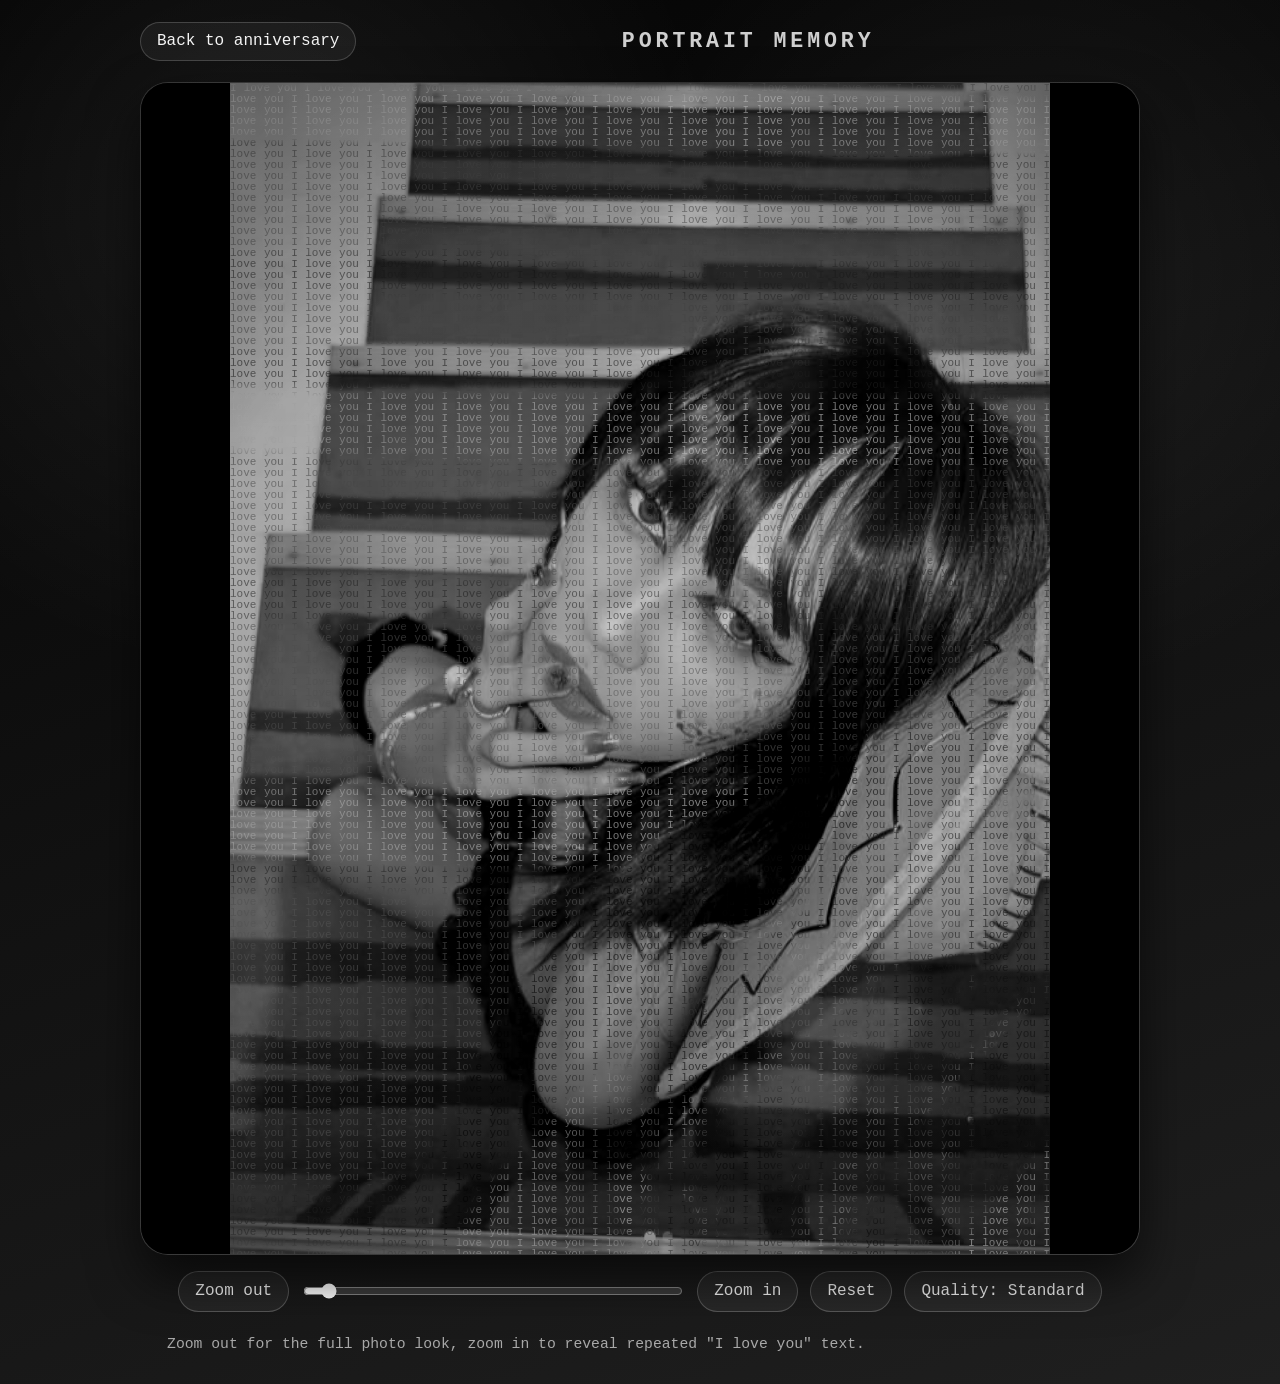
==== portrait.html @ 7bd4e3a3 "Center portrait face framing" ====
<!doctype html>
<html lang="en">
<head>
  <meta charset="UTF-8" />
  <meta name="viewport" content="width=device-width, initial-scale=1.0" />
  <title>Portrait for Us</title>
  <meta name="description" content="A portrait page for our anniversary.">
  <style>
    :root {
      color-scheme: dark;
      --bg-1: #030303;
      --bg-2: #111111;
      --bg-3: #1f1f1f;
      --ink: #f4f4f4;
      --soft: #cfcfcf;
      --accent: #ffffff;
      --portrait-w: 3;
      --portrait-h: 4;
    }

    * { box-sizing: border-box; }

    html, body { margin: 0; min-height: 100%; }

    body {
      font-family: Consolas, "Courier New", monospace;
      color: var(--ink);
      background:
        radial-gradient(circle at 20% 15%, rgba(255, 255, 255, 0.08), transparent 30%),
        radial-gradient(circle at 80% 20%, rgba(255, 255, 255, 0.06), transparent 28%),
        linear-gradient(160deg, var(--bg-1), var(--bg-2) 48%, var(--bg-3));
      overflow-x: hidden;
      overflow-y: auto;
    }

    .frame {
      min-height: 100svh;
      display: flex;
      flex-direction: column;
      gap: 1rem;
      padding: 1rem;
      padding-bottom: 2rem;
    }

    .topbar,
    .controls,
    .hint {
      width: min(1000px, 100%);
      margin: 0 auto;
    }

    .topbar {
      display: flex;
      align-items: center;
      justify-content: space-between;
      gap: 1rem;
      padding: 0.35rem 0;
    }

    a, button, input { font: inherit; }

    .back {
      color: var(--ink);
      text-decoration: none;
      border: 1px solid rgba(255, 255, 255, 0.18);
      background: rgba(255, 255, 255, 0.05);
      padding: 0.6rem 1rem;
      border-radius: 999px;
    }

    .title {
      margin: 0;
      font-size: clamp(1rem, 2.6vw, 1.35rem);
      letter-spacing: 0.18em;
      text-transform: uppercase;
      color: var(--soft);
    }

    .portrait-stage {
      width: min(1000px, 100%);
      margin: 0 auto;
      border-radius: 28px;
      border: 1px solid rgba(255, 255, 255, 0.12);
      background: rgba(255, 255, 255, 0.03);
      box-shadow: 0 24px 50px rgba(0, 0, 0, 0.62);
      overflow: hidden;
      position: relative;
    }

    .portrait-stage::before {
      content: "";
      position: absolute;
      inset: 0;
      background: radial-gradient(circle at 50% 50%, transparent 35%, rgba(0, 0, 0, 0.18) 100%);
      pointer-events: none;
      z-index: 5;
    }

    .portrait-wrap {
      min-height: 76svh;
      display: grid;
      place-items: center;
      overflow: hidden;
      touch-action: auto;
      user-select: none;
      -webkit-user-select: none;
      cursor: grab;
      position: relative;
      background: #000;
    }

    .portrait-wrap:active {
      cursor: grabbing;
    }

    .text-layer {
      width: min(92vw, 820px);
      aspect-ratio: calc(var(--portrait-w) / var(--portrait-h));
      overflow: hidden;
      transform-origin: center center;
      will-change: transform;
      position: relative;
    }

    .portrait-image {
      position: absolute;
      inset: 0;
      width: 100%;
      height: 100%;
      object-fit: cover;
      object-position: center 22%;
      filter: grayscale(1) contrast(1.08) brightness(0.95);
      opacity: 1;
      pointer-events: none;
      user-select: none;
      -webkit-user-select: none;
      z-index: 0;
    }

    .text-layer::after {
      content: "";
      position: absolute;
      inset: 0;
      pointer-events: none;
      background:
        linear-gradient(to bottom, rgba(0,0,0,0.08), rgba(0,0,0,0.22)),
        radial-gradient(circle at 50% 50%, transparent 62%, rgba(0,0,0,0.34));
    }

    .portrait-text {
      position: relative;
      z-index: 1;
      margin: 0;
      overflow: hidden;
      overflow-anchor: none;
      font-size: 11px;
      line-height: 11px;
      letter-spacing: 0;
      text-align: justify;
      white-space: normal;
      word-break: normal;
      overflow-wrap: normal;
      color: transparent;
      -webkit-text-fill-color: transparent;
      background-image: url("./picjah1.png");
      background-attachment: scroll;
      background-position: center 22%;
      background-repeat: no-repeat;
      background-size: cover;
      -webkit-background-clip: text;
      background-clip: text;
      filter: brightness(1) grayscale(1) contrast(1.18);
      opacity: 0.58;
      transform: translateZ(0);
    }

    .portrait-text.ultra {
      font-size: 9px;
      line-height: 9px;
      filter: brightness(1) grayscale(1) contrast(1.24);
      opacity: 0.66;
    }

    .controls {
      display: flex;
      align-items: center;
      justify-content: center;
      gap: 0.75rem;
      flex-wrap: wrap;
      padding-bottom: 0.5rem;
    }

    .controls button {
      border: 1px solid rgba(255, 255, 255, 0.22);
      color: var(--ink);
      background: rgba(255, 255, 255, 0.06);
      padding: 0.65rem 1rem;
      border-radius: 999px;
      cursor: pointer;
    }

    .controls button:hover { background: rgba(255, 255, 255, 0.12); }

    .controls input[type="range"] {
      width: min(380px, 78vw);
      accent-color: var(--accent);
    }

    .hint {
      margin: 0;
      text-align: center;
      color: rgba(255, 255, 255, 0.62);
      font-size: 0.92rem;
    }

    @media (max-width: 720px) {
      .frame { padding: 0.8rem; }
      .portrait-wrap { min-height: 68svh; }
      .portrait-text {
        font-size: 7.8px;
        line-height: 5.4px;
        opacity: 0.62;
      }
      .portrait-text.ultra {
        font-size: 6.4px;
        line-height: 4.4px;
        opacity: 0.7;
      }
    }
  </style>
</head>
<body>
  <div class="frame">
    <div class="topbar">
      <a class="back" href="index.html">Back to anniversary</a>
      <h1 class="title">Portrait memory</h1>
      <div></div>
    </div>

    <div class="portrait-stage">
      <div id="portraitWrap" class="portrait-wrap">
        <div id="textLayer" class="text-layer" aria-label="Portrait memory">
          <img id="portraitImage" class="portrait-image" alt="Portrait memory" />
          <p id="portraitText" class="portrait-text">Loading portrait text...</p>
        </div>
      </div>
    </div>

    <div class="controls" aria-label="Portrait controls">
      <button id="zoomOutBtn" type="button">Zoom out</button>
      <input id="zoomRange" type="range" min="0.7" max="7" step="0.01" value="1" aria-label="Zoom level" />
      <button id="zoomInBtn" type="button">Zoom in</button>
      <button id="resetBtn" type="button">Reset</button>
      <button id="qualityToggleBtn" type="button">Quality: Standard</button>
    </div>
    <p class="hint">Zoom out for the full photo look, zoom in to reveal repeated "I love you" text.</p>
  </div>

  <script src="config.js"></script>
  <script>
    const wrap = document.getElementById('portraitWrap');
    const textLayer = document.getElementById('textLayer');
    const portraitImage = document.getElementById('portraitImage');
    const portraitText = document.getElementById('portraitText');
    const zoomRange = document.getElementById('zoomRange');
    const zoomInBtn = document.getElementById('zoomInBtn');
    const zoomOutBtn = document.getElementById('zoomOutBtn');
    const resetBtn = document.getElementById('resetBtn');
    const qualityToggleBtn = document.getElementById('qualityToggleBtn');

    const imagePath = './picjah1.png';
    const portraitTextSource = (
      (window.ANNIVERSARY_CONFIG && window.ANNIVERSARY_CONFIG.portraitText) ||
      'i love you i love you i love you i love you i love you i love you i love you i love you i love you i love you i love you i love you'
    ).replace(/\s+/g, ' ').trim();

    let scale = 1;
    let offsetX = 0;
    let offsetY = 0;
    let ultraMode = false;

    let activePointers = new Map();
    let dragPointerId = null;
    let panStartX = 0;
    let panStartY = 0;
    let originOffsetX = 0;
    let originOffsetY = 0;
    let pinchStartDistance = 0;
    let pinchStartScale = 1;

    function getTextWidth(text, font) {
      const measureCanvas = getTextWidth.canvas || (getTextWidth.canvas = document.createElement('canvas'));
      const context = measureCanvas.getContext('2d');
      context.font = font;
      return context.measureText(text).width;
    }

    function getFontAverageWidth(font) {
      const chars = 'abcdefghijklmnopqrstuvwxyzABCDEFGHIJKLMNOPQRSTUVWXYZ .,!?';
      let total = 0;
      for (const char of chars) {
        total += getTextWidth(char, font);
      }
      return Math.max(1, total / chars.length);
    }

    function computeMaxChar() {
      const styles = window.getComputedStyle(portraitText);
      const fontSize = parseFloat(styles.fontSize || '10');
      const font = `${styles.fontWeight} ${styles.fontSize} ${styles.fontFamily}`;
      const avgWidth = getFontAverageWidth(font);
      const width = textLayer.clientWidth;
      const height = textLayer.clientHeight;
      const columns = Math.max(1, Math.floor(width / avgWidth));
      const rows = Math.max(1, Math.floor(height / fontSize));
      return Math.ceil(columns * rows * 2.6);
    }

    function buildText() {
      portraitText.classList.toggle('ultra', ultraMode);

      const source = `${portraitTextSource} `;
      const maxChar = computeMaxChar();
      const repeatCount = Math.max(2, Math.ceil(maxChar / source.length));
      portraitText.textContent = source.repeat(repeatCount).substring(0, maxChar + 1);
    }

    function applyTransform() {
      zoomRange.value = String(scale);
      textLayer.style.transform = `translate(${offsetX}px, ${offsetY}px) scale(${scale})`;
    }

    function resetView() {
      scale = 1;
      offsetX = 0;
      offsetY = 0;
      applyTransform();
    }

    function clampScale(value) {
      return Math.min(7, Math.max(0.7, value));
    }

    function setDragOrigin(pointerId, x, y) {
      dragPointerId = pointerId;
      panStartX = x;
      panStartY = y;
      originOffsetX = offsetX;
      originOffsetY = offsetY;
    }

    function updateFromPointers() {
      if (activePointers.size === 1 && dragPointerId !== null) {
        const point = activePointers.get(dragPointerId);
        if (!point) return;
        offsetX = originOffsetX + (point.x - panStartX);
        offsetY = originOffsetY + (point.y - panStartY);
        applyTransform();
        return;
      }

      if (activePointers.size >= 2) {
        const points = Array.from(activePointers.values());
        const distance = Math.hypot(points[0].x - points[1].x, points[0].y - points[1].y);
        if (!pinchStartDistance) {
          pinchStartDistance = distance;
          pinchStartScale = scale;
        }
        scale = clampScale(pinchStartScale * (distance / pinchStartDistance));
        applyTransform();
      }
    }

    zoomRange.addEventListener('input', () => {
      scale = clampScale(Number(zoomRange.value));
      applyTransform();
    });

    zoomInBtn.addEventListener('click', () => {
      scale = clampScale(scale + 0.12);
      applyTransform();
    });

    zoomOutBtn.addEventListener('click', () => {
      scale = clampScale(scale - 0.12);
      applyTransform();
    });

    resetBtn.addEventListener('click', resetView);

    qualityToggleBtn.addEventListener('click', () => {
      ultraMode = !ultraMode;
      qualityToggleBtn.textContent = ultraMode ? 'Quality: Ultra' : 'Quality: Standard';
      const currentScale = scale;
      buildText();
      scale = currentScale;
      applyTransform();
    });

    wrap.addEventListener('pointerdown', (event) => {
      if (event.pointerType === 'touch') {
        return;
      }

      event.preventDefault();
      activePointers.set(event.pointerId, { x: event.clientX, y: event.clientY });

      if (activePointers.size === 1) {
        setDragOrigin(event.pointerId, event.clientX, event.clientY);
        wrap.setPointerCapture(event.pointerId);
      }

      if (activePointers.size === 2) {
        const points = Array.from(activePointers.values());
        pinchStartDistance = Math.hypot(points[0].x - points[1].x, points[0].y - points[1].y);
        pinchStartScale = scale;
      }
    });

    wrap.addEventListener('pointermove', (event) => {
      const point = activePointers.get(event.pointerId);
      if (!point) return;
      point.x = event.clientX;
      point.y = event.clientY;
      activePointers.set(event.pointerId, point);
      updateFromPointers();
    });

    wrap.addEventListener('pointerup', (event) => {
      activePointers.delete(event.pointerId);
      if (activePointers.size === 1) {
        const remaining = Array.from(activePointers.entries())[0];
        if (remaining) {
          dragPointerId = remaining[0];
          panStartX = remaining[1].x;
          panStartY = remaining[1].y;
          originOffsetX = offsetX;
          originOffsetY = offsetY;
        }
      } else if (activePointers.size === 0) {
        dragPointerId = null;
        pinchStartDistance = 0;
        pinchStartScale = 1;
      }
    });

    wrap.addEventListener('pointercancel', (event) => {
      activePointers.delete(event.pointerId);
      if (activePointers.size === 0) {
        dragPointerId = null;
        pinchStartDistance = 0;
        pinchStartScale = 1;
      }
    });

    wrap.addEventListener('wheel', (event) => {
      event.preventDefault();
      scale = clampScale(scale + (event.deltaY < 0 ? 0.08 : -0.08));
      applyTransform();
    }, { passive: false });

    const previewImage = new Image();
    previewImage.onload = () => {
      document.documentElement.style.setProperty('--portrait-w', String(previewImage.naturalWidth || 3));
      document.documentElement.style.setProperty('--portrait-h', String(previewImage.naturalHeight || 4));
      portraitImage.src = imagePath;
      portraitText.style.backgroundImage = `url(${imagePath})`;
      buildText();
      resetView();
    };
    previewImage.src = imagePath;

    window.addEventListener('resize', buildText);
  </script>
</body>
</html>
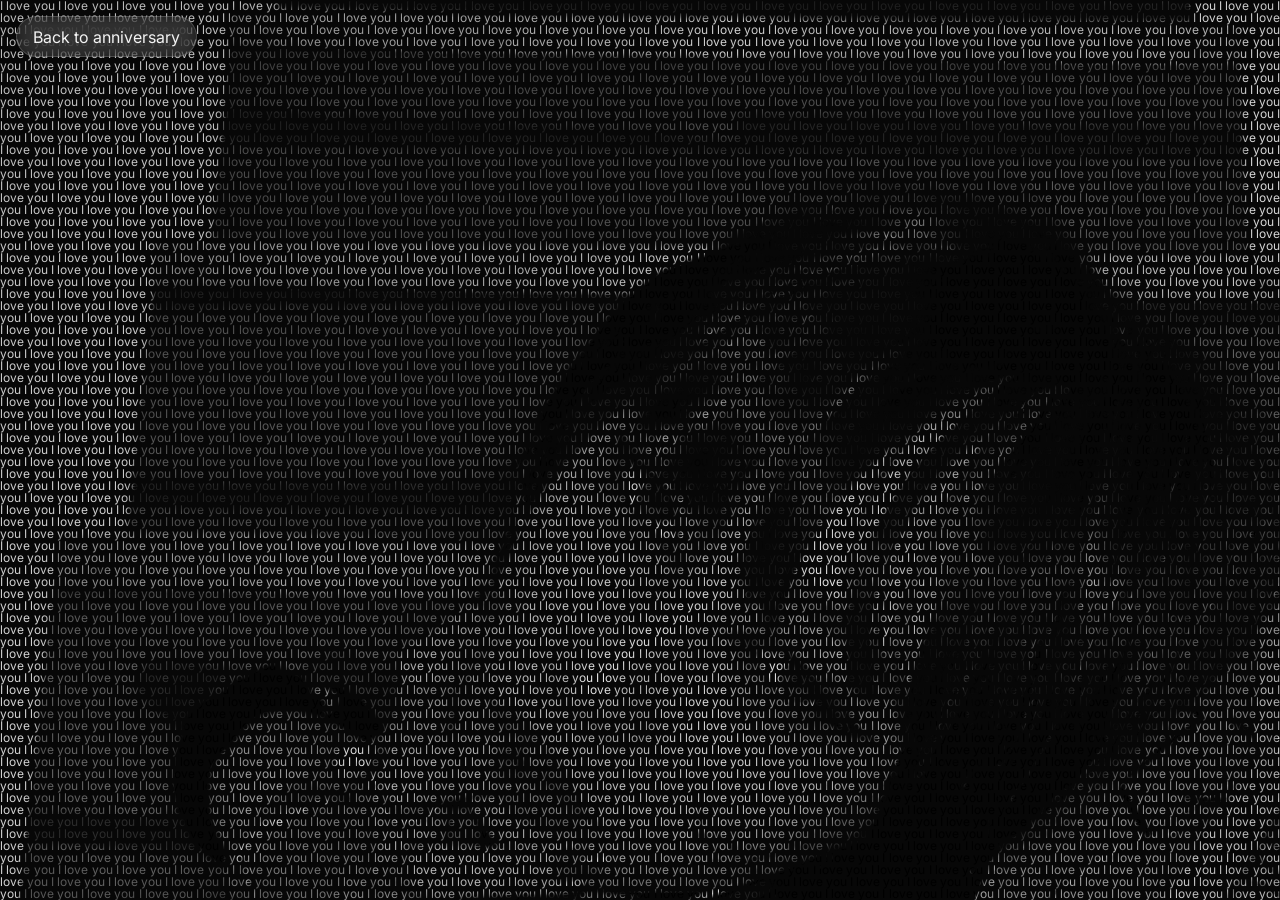
==== commit 21924d57: "Replace portrait with builder style" ====
--- a/portrait.html
+++ b/portrait.html
@@ -2,475 +2,168 @@
 <html lang="en">
 <head>
   <meta charset="UTF-8" />
+  <meta http-equiv="X-UA-Compatible" content="IE=edge" />
   <meta name="viewport" content="width=device-width, initial-scale=1.0" />
-  <title>Portrait for Us</title>
-  <meta name="description" content="A portrait page for our anniversary.">
+  <meta name="description" content="Pure CSS text portrait for our anniversary." />
+  <title>Portrait | Anniversary</title>
   <style>
+    @import url('https://fonts.googleapis.com/css2?family=Inter:wght@400;600;800&display=swap');
+
     :root {
-      color-scheme: dark;
-      --bg-1: #030303;
-      --bg-2: #111111;
-      --bg-3: #1f1f1f;
-      --ink: #f4f4f4;
-      --soft: #cfcfcf;
-      --accent: #ffffff;
-      --portrait-w: 3;
-      --portrait-h: 4;
+      --subject-image: url('./picjah1.png');
+      --black: #070707;
+      --regular: 12px;
+      --brightness: 0.95;
+      --grayscale: 1;
+      --invert: 0;
+      --text: #f4f4f4;
     }
 
-    * { box-sizing: border-box; }
+    * {
+      box-sizing: border-box;
+    }
 
-    html, body { margin: 0; min-height: 100%; }
+    html,
+    body,
+    p {
+      overflow: hidden;
+      overflow-anchor: none;
+    }
+
+    html,
+    body {
+      margin: 0;
+      min-height: 100%;
+      background: var(--black);
+    }
 
     body {
-      font-family: Consolas, "Courier New", monospace;
-      color: var(--ink);
-      background:
-        radial-gradient(circle at 20% 15%, rgba(255, 255, 255, 0.08), transparent 30%),
-        radial-gradient(circle at 80% 20%, rgba(255, 255, 255, 0.06), transparent 28%),
-        linear-gradient(160deg, var(--bg-1), var(--bg-2) 48%, var(--bg-3));
-      overflow-x: hidden;
-      overflow-y: auto;
+      font-family: 'Inter', sans-serif;
     }
 
-    .frame {
-      min-height: 100svh;
-      display: flex;
-      flex-direction: column;
-      gap: 1rem;
-      padding: 1rem;
-      padding-bottom: 2rem;
+    body,
+    p {
+      margin: 0;
     }
 
-    .topbar,
-    .controls,
-    .hint {
-      width: min(1000px, 100%);
-      margin: 0 auto;
+    .back {
+      position: fixed;
+      top: 16px;
+      left: 16px;
+      z-index: 2;
+      color: var(--text);
+      text-decoration: none;
+      border: 1px solid rgba(255, 255, 255, 0.18);
+      background: rgba(255, 255, 255, 0.06);
+      padding: 0.6rem 1rem;
+      border-radius: 999px;
+      backdrop-filter: blur(10px);
     }
 
-    .topbar {
-      display: flex;
-      align-items: center;
-      justify-content: space-between;
-      gap: 1rem;
-      padding: 0.35rem 0;
-    }
-
-    a, button, input { font: inherit; }
-
-    .back {
-      color: var(--ink);
-      text-decoration: none;
-      border: 1px solid rgba(255, 255, 255, 0.18);
-      background: rgba(255, 255, 255, 0.05);
-      padding: 0.6rem 1rem;
-      border-radius: 999px;
-    }
-
-    .title {
-      margin: 0;
-      font-size: clamp(1rem, 2.6vw, 1.35rem);
-      letter-spacing: 0.18em;
-      text-transform: uppercase;
-      color: var(--soft);
-    }
-
-    .portrait-stage {
-      width: min(1000px, 100%);
-      margin: 0 auto;
-      border-radius: 28px;
-      border: 1px solid rgba(255, 255, 255, 0.12);
-      background: rgba(255, 255, 255, 0.03);
-      box-shadow: 0 24px 50px rgba(0, 0, 0, 0.62);
-      overflow: hidden;
-      position: relative;
-    }
-
-    .portrait-stage::before {
-      content: "";
-      position: absolute;
+    p {
+      position: fixed;
       inset: 0;
-      background: radial-gradient(circle at 50% 50%, transparent 35%, rgba(0, 0, 0, 0.18) 100%);
-      pointer-events: none;
-      z-index: 5;
-    }
-
-    .portrait-wrap {
-      min-height: 76svh;
-      display: grid;
-      place-items: center;
-      overflow: hidden;
-      touch-action: auto;
-      user-select: none;
-      -webkit-user-select: none;
-      cursor: grab;
-      position: relative;
-      background: #000;
-    }
-
-    .portrait-wrap:active {
-      cursor: grabbing;
-    }
-
-    .text-layer {
-      width: min(92vw, 820px);
-      aspect-ratio: calc(var(--portrait-w) / var(--portrait-h));
-      overflow: hidden;
-      transform-origin: center center;
-      will-change: transform;
-      position: relative;
-    }
-
-    .portrait-image {
-      position: absolute;
-      inset: 0;
-      width: 100%;
-      height: 100%;
-      object-fit: cover;
-      object-position: center 22%;
-      filter: grayscale(1) contrast(1.08) brightness(0.95);
-      opacity: 1;
-      pointer-events: none;
-      user-select: none;
-      -webkit-user-select: none;
-      z-index: 0;
-    }
-
-    .text-layer::after {
-      content: "";
-      position: absolute;
-      inset: 0;
-      pointer-events: none;
-      background:
-        linear-gradient(to bottom, rgba(0,0,0,0.08), rgba(0,0,0,0.22)),
-        radial-gradient(circle at 50% 50%, transparent 62%, rgba(0,0,0,0.34));
-    }
-
-    .portrait-text {
-      position: relative;
-      z-index: 1;
-      margin: 0;
-      overflow: hidden;
-      overflow-anchor: none;
-      font-size: 11px;
-      line-height: 11px;
-      letter-spacing: 0;
+      padding: 0;
+      background-attachment: fixed;
+      background-position: center 18%;
+      background-repeat: no-repeat;
+      background-size: cover;
+      color: transparent;
+      background-clip: text;
+      background-image: var(--subject-image);
+      filter: brightness(var(--brightness)) grayscale(var(--grayscale)) invert(var(--invert)) contrast(1.15);
+      font-family: 'Inter', sans-serif;
+      font-size: var(--regular);
+      line-height: var(--regular);
       text-align: justify;
+      -webkit-text-fill-color: transparent;
+      -webkit-background-clip: text;
       white-space: normal;
       word-break: normal;
       overflow-wrap: normal;
-      color: transparent;
-      -webkit-text-fill-color: transparent;
-      background-image: url("./picjah1.png");
-      background-attachment: scroll;
-      background-position: center 22%;
-      background-repeat: no-repeat;
-      background-size: cover;
-      -webkit-background-clip: text;
-      background-clip: text;
-      filter: brightness(1) grayscale(1) contrast(1.18);
-      opacity: 0.58;
-      transform: translateZ(0);
-    }
-
-    .portrait-text.ultra {
-      font-size: 9px;
-      line-height: 9px;
-      filter: brightness(1) grayscale(1) contrast(1.24);
-      opacity: 0.66;
-    }
-
-    .controls {
-      display: flex;
-      align-items: center;
-      justify-content: center;
-      gap: 0.75rem;
-      flex-wrap: wrap;
-      padding-bottom: 0.5rem;
-    }
-
-    .controls button {
-      border: 1px solid rgba(255, 255, 255, 0.22);
-      color: var(--ink);
-      background: rgba(255, 255, 255, 0.06);
-      padding: 0.65rem 1rem;
-      border-radius: 999px;
-      cursor: pointer;
-    }
-
-    .controls button:hover { background: rgba(255, 255, 255, 0.12); }
-
-    .controls input[type="range"] {
-      width: min(380px, 78vw);
-      accent-color: var(--accent);
-    }
-
-    .hint {
-      margin: 0;
-      text-align: center;
-      color: rgba(255, 255, 255, 0.62);
-      font-size: 0.92rem;
     }
 
     @media (max-width: 720px) {
-      .frame { padding: 0.8rem; }
-      .portrait-wrap { min-height: 68svh; }
-      .portrait-text {
-        font-size: 7.8px;
-        line-height: 5.4px;
-        opacity: 0.62;
+      :root {
+        --regular: 8px;
       }
-      .portrait-text.ultra {
-        font-size: 6.4px;
-        line-height: 4.4px;
-        opacity: 0.7;
+
+      .back {
+        top: 12px;
+        left: 12px;
+        padding: 0.5rem 0.85rem;
       }
     }
   </style>
 </head>
 <body>
-  <div class="frame">
-    <div class="topbar">
-      <a class="back" href="index.html">Back to anniversary</a>
-      <h1 class="title">Portrait memory</h1>
-      <div></div>
-    </div>
-
-    <div class="portrait-stage">
-      <div id="portraitWrap" class="portrait-wrap">
-        <div id="textLayer" class="text-layer" aria-label="Portrait memory">
-          <img id="portraitImage" class="portrait-image" alt="Portrait memory" />
-          <p id="portraitText" class="portrait-text">Loading portrait text...</p>
-        </div>
-      </div>
-    </div>
-
-    <div class="controls" aria-label="Portrait controls">
-      <button id="zoomOutBtn" type="button">Zoom out</button>
-      <input id="zoomRange" type="range" min="0.7" max="7" step="0.01" value="1" aria-label="Zoom level" />
-      <button id="zoomInBtn" type="button">Zoom in</button>
-      <button id="resetBtn" type="button">Reset</button>
-      <button id="qualityToggleBtn" type="button">Quality: Standard</button>
-    </div>
-    <p class="hint">Zoom out for the full photo look, zoom in to reveal repeated "I love you" text.</p>
-  </div>
+  <a class="back" href="index.html">Back to anniversary</a>
+  <p id="text" title="Powered by CSS Text Portrait Builder">Loading portrait text...</p>
 
   <script src="config.js"></script>
   <script>
-    const wrap = document.getElementById('portraitWrap');
-    const textLayer = document.getElementById('textLayer');
-    const portraitImage = document.getElementById('portraitImage');
-    const portraitText = document.getElementById('portraitText');
-    const zoomRange = document.getElementById('zoomRange');
-    const zoomInBtn = document.getElementById('zoomInBtn');
-    const zoomOutBtn = document.getElementById('zoomOutBtn');
-    const resetBtn = document.getElementById('resetBtn');
-    const qualityToggleBtn = document.getElementById('qualityToggleBtn');
-
-    const imagePath = './picjah1.png';
+    const portraitText = document.getElementById('text');
     const portraitTextSource = (
       (window.ANNIVERSARY_CONFIG && window.ANNIVERSARY_CONFIG.portraitText) ||
-      'i love you i love you i love you i love you i love you i love you i love you i love you i love you i love you i love you i love you'
+      'I love you I love you I love you I love you I love you I love you I love you'
     ).replace(/\s+/g, ' ').trim();
 
-    let scale = 1;
-    let offsetX = 0;
-    let offsetY = 0;
-    let ultraMode = false;
+    const textCount = portraitTextSource.length;
 
-    let activePointers = new Map();
-    let dragPointerId = null;
-    let panStartX = 0;
-    let panStartY = 0;
-    let originOffsetX = 0;
-    let originOffsetY = 0;
-    let pinchStartDistance = 0;
-    let pinchStartScale = 1;
+    const title = document.createElement('title');
+    title.textContent = 'Anniversary | CSS Text Portrait';
+    document.head.appendChild(title);
 
     function getTextWidth(text, font) {
-      const measureCanvas = getTextWidth.canvas || (getTextWidth.canvas = document.createElement('canvas'));
-      const context = measureCanvas.getContext('2d');
+      const canvas = getTextWidth.canvas || (getTextWidth.canvas = document.createElement('canvas'));
+      const context = canvas.getContext('2d');
       context.font = font;
       return context.measureText(text).width;
     }
 
-    function getFontAverageWidth(font) {
-      const chars = 'abcdefghijklmnopqrstuvwxyzABCDEFGHIJKLMNOPQRSTUVWXYZ .,!?';
-      let total = 0;
+    function getFontTextWidthAverage(font) {
+      const chars = "1234567890abcdefghijklmnopqrstuvwxyzABCDEFGHIJKLMNOPQRSTUVWXYZ .,\'()?!\"";
+      let totalWidth = 0;
+      let count = 0;
+
       for (const char of chars) {
-        total += getTextWidth(char, font);
+        totalWidth += getTextWidth(char, font);
+        count++;
       }
-      return Math.max(1, total / chars.length);
+
+      return Math.floor(totalWidth / count);
     }
 
-    function computeMaxChar() {
-      const styles = window.getComputedStyle(portraitText);
-      const fontSize = parseFloat(styles.fontSize || '10');
-      const font = `${styles.fontWeight} ${styles.fontSize} ${styles.fontFamily}`;
-      const avgWidth = getFontAverageWidth(font);
-      const width = textLayer.clientWidth;
-      const height = textLayer.clientHeight;
-      const columns = Math.max(1, Math.floor(width / avgWidth));
-      const rows = Math.max(1, Math.floor(height / fontSize));
-      return Math.ceil(columns * rows * 2.6);
+    function getStyle(element, prop) {
+      return window.getComputedStyle(element, null).getPropertyValue(prop);
     }
 
-    function buildText() {
-      portraitText.classList.toggle('ultra', ultraMode);
-
-      const source = `${portraitTextSource} `;
-      const maxChar = computeMaxChar();
-      const repeatCount = Math.max(2, Math.ceil(maxChar / source.length));
-      portraitText.textContent = source.repeat(repeatCount).substring(0, maxChar + 1);
+    function getFontDescriptors(element = document.body) {
+      const fontWeight = getStyle(element, 'font-weight') || 'normal';
+      const fontSize = getStyle(element, 'font-size') || '16px';
+      const fontFamily = getStyle(element, 'font-family') || 'Inter, sans-serif';
+      return `${fontWeight} ${fontSize} ${fontFamily}`;
     }
 
-    function applyTransform() {
-      zoomRange.value = String(scale);
-      textLayer.style.transform = `translate(${offsetX}px, ${offsetY}px) scale(${scale})`;
+    function computeMaxChar(percent = 100) {
+      if (percent < 1 || percent > 100) {
+        throw new Error('Invalid fill percentage!');
+      }
+
+      const fontSize = parseInt(getStyle(portraitText, 'font-size').match(/\d+/)[0], 10);
+      const maxLineY = Math.floor((window.innerHeight / fontSize) * (percent / 100));
+      const maxCharX = Math.floor(window.innerWidth / (getFontTextWidthAverage(getFontDescriptors(portraitText)) - 1));
+
+      return Math.ceil(maxCharX * maxLineY);
     }
 
-    function resetView() {
-      scale = 1;
-      offsetX = 0;
-      offsetY = 0;
-      applyTransform();
+    function setText() {
+      const maxChar = computeMaxChar();
+      portraitText.textContent = `${portraitTextSource} `.repeat(Math.ceil(maxChar / textCount)).substring(0, maxChar + 1);
     }
 
-    function clampScale(value) {
-      return Math.min(7, Math.max(0.7, value));
-    }
-
-    function setDragOrigin(pointerId, x, y) {
-      dragPointerId = pointerId;
-      panStartX = x;
-      panStartY = y;
-      originOffsetX = offsetX;
-      originOffsetY = offsetY;
-    }
-
-    function updateFromPointers() {
-      if (activePointers.size === 1 && dragPointerId !== null) {
-        const point = activePointers.get(dragPointerId);
-        if (!point) return;
-        offsetX = originOffsetX + (point.x - panStartX);
-        offsetY = originOffsetY + (point.y - panStartY);
-        applyTransform();
-        return;
-      }
-
-      if (activePointers.size >= 2) {
-        const points = Array.from(activePointers.values());
-        const distance = Math.hypot(points[0].x - points[1].x, points[0].y - points[1].y);
-        if (!pinchStartDistance) {
-          pinchStartDistance = distance;
-          pinchStartScale = scale;
-        }
-        scale = clampScale(pinchStartScale * (distance / pinchStartDistance));
-        applyTransform();
-      }
-    }
-
-    zoomRange.addEventListener('input', () => {
-      scale = clampScale(Number(zoomRange.value));
-      applyTransform();
-    });
-
-    zoomInBtn.addEventListener('click', () => {
-      scale = clampScale(scale + 0.12);
-      applyTransform();
-    });
-
-    zoomOutBtn.addEventListener('click', () => {
-      scale = clampScale(scale - 0.12);
-      applyTransform();
-    });
-
-    resetBtn.addEventListener('click', resetView);
-
-    qualityToggleBtn.addEventListener('click', () => {
-      ultraMode = !ultraMode;
-      qualityToggleBtn.textContent = ultraMode ? 'Quality: Ultra' : 'Quality: Standard';
-      const currentScale = scale;
-      buildText();
-      scale = currentScale;
-      applyTransform();
-    });
-
-    wrap.addEventListener('pointerdown', (event) => {
-      if (event.pointerType === 'touch') {
-        return;
-      }
-
-      event.preventDefault();
-      activePointers.set(event.pointerId, { x: event.clientX, y: event.clientY });
-
-      if (activePointers.size === 1) {
-        setDragOrigin(event.pointerId, event.clientX, event.clientY);
-        wrap.setPointerCapture(event.pointerId);
-      }
-
-      if (activePointers.size === 2) {
-        const points = Array.from(activePointers.values());
-        pinchStartDistance = Math.hypot(points[0].x - points[1].x, points[0].y - points[1].y);
-        pinchStartScale = scale;
-      }
-    });
-
-    wrap.addEventListener('pointermove', (event) => {
-      const point = activePointers.get(event.pointerId);
-      if (!point) return;
-      point.x = event.clientX;
-      point.y = event.clientY;
-      activePointers.set(event.pointerId, point);
-      updateFromPointers();
-    });
-
-    wrap.addEventListener('pointerup', (event) => {
-      activePointers.delete(event.pointerId);
-      if (activePointers.size === 1) {
-        const remaining = Array.from(activePointers.entries())[0];
-        if (remaining) {
-          dragPointerId = remaining[0];
-          panStartX = remaining[1].x;
-          panStartY = remaining[1].y;
-          originOffsetX = offsetX;
-          originOffsetY = offsetY;
-        }
-      } else if (activePointers.size === 0) {
-        dragPointerId = null;
-        pinchStartDistance = 0;
-        pinchStartScale = 1;
-      }
-    });
-
-    wrap.addEventListener('pointercancel', (event) => {
-      activePointers.delete(event.pointerId);
-      if (activePointers.size === 0) {
-        dragPointerId = null;
-        pinchStartDistance = 0;
-        pinchStartScale = 1;
-      }
-    });
-
-    wrap.addEventListener('wheel', (event) => {
-      event.preventDefault();
-      scale = clampScale(scale + (event.deltaY < 0 ? 0.08 : -0.08));
-      applyTransform();
-    }, { passive: false });
-
-    const previewImage = new Image();
-    previewImage.onload = () => {
-      document.documentElement.style.setProperty('--portrait-w', String(previewImage.naturalWidth || 3));
-      document.documentElement.style.setProperty('--portrait-h', String(previewImage.naturalHeight || 4));
-      portraitImage.src = imagePath;
-      portraitText.style.backgroundImage = `url(${imagePath})`;
-      buildText();
-      resetView();
-    };
-    previewImage.src = imagePath;
-
-    window.addEventListener('resize', buildText);
+    window.addEventListener('load', setText);
+    window.addEventListener('resize', setText);
   </script>
 </body>
 </html>
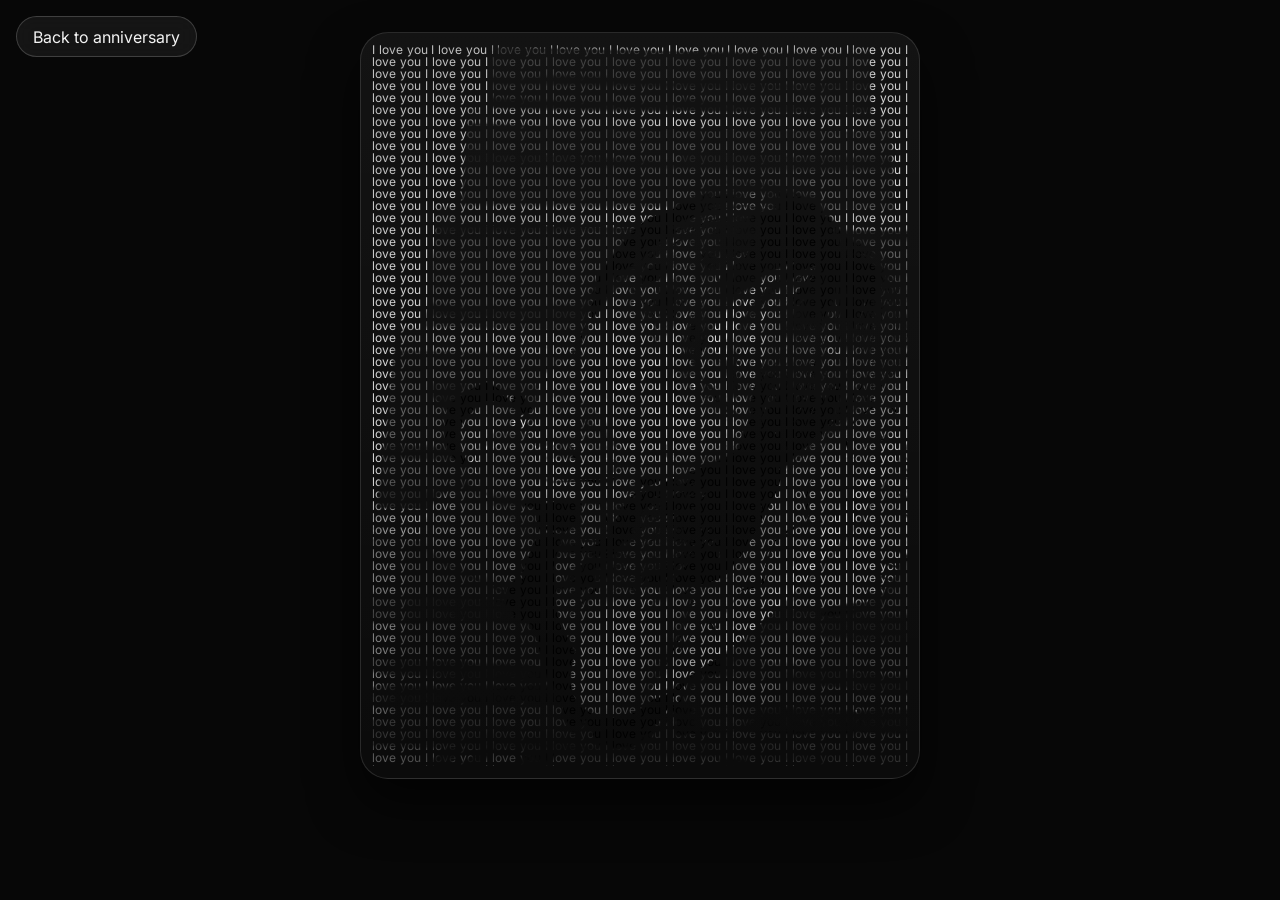
==== commit 4c813b85: "Contain portrait in framed box" ====
--- a/portrait.html
+++ b/portrait.html
@@ -39,6 +39,8 @@
 
     body {
       font-family: 'Inter', sans-serif;
+      overflow-x: hidden;
+      overflow-y: auto;
     }
 
     body,
@@ -60,18 +62,41 @@
       backdrop-filter: blur(10px);
     }
 
+    .page {
+      min-height: 100svh;
+      display: grid;
+      grid-template-rows: auto 1fr;
+      align-items: start;
+      gap: 1rem;
+      padding: 1rem;
+    }
+
+    .portrait-stage {
+      width: min(92vw, 560px);
+      aspect-ratio: 3 / 4;
+      margin: 1rem auto 0;
+      padding: 0.7rem;
+      border-radius: 28px;
+      background: linear-gradient(180deg, rgba(255, 255, 255, 0.05), rgba(255, 255, 255, 0.02));
+      border: 1px solid rgba(255, 255, 255, 0.12);
+      box-shadow: 0 24px 50px rgba(0, 0, 0, 0.62);
+      position: relative;
+      overflow: hidden;
+    }
+
     p {
-      position: fixed;
-      inset: 0;
+      position: absolute;
+      inset: 0.7rem;
+      margin: 0;
       padding: 0;
-      background-attachment: fixed;
-      background-position: center 18%;
+      background-attachment: scroll;
+      background-position: center 22%;
       background-repeat: no-repeat;
       background-size: cover;
       color: transparent;
       background-clip: text;
       background-image: var(--subject-image);
-      filter: brightness(var(--brightness)) grayscale(var(--grayscale)) invert(var(--invert)) contrast(1.15);
+      filter: brightness(var(--brightness)) grayscale(var(--grayscale)) invert(var(--invert)) contrast(1.18);
       font-family: 'Inter', sans-serif;
       font-size: var(--regular);
       line-height: var(--regular);
@@ -85,7 +110,18 @@
 
     @media (max-width: 720px) {
       :root {
-        --regular: 8px;
+        --regular: 5.4px;
+      }
+
+      .page {
+        padding: 0.85rem;
+      }
+
+      .portrait-stage {
+        width: min(94vw, 100%);
+        margin-top: 0.9rem;
+        padding: 0.55rem;
+        border-radius: 24px;
       }
 
       .back {
@@ -97,12 +133,17 @@
   </style>
 </head>
 <body>
-  <a class="back" href="index.html">Back to anniversary</a>
-  <p id="text" title="Powered by CSS Text Portrait Builder">Loading portrait text...</p>
+  <div class="page">
+    <a class="back" href="index.html">Back to anniversary</a>
+    <div id="portraitStage" class="portrait-stage">
+      <p id="text" title="Powered by CSS Text Portrait Builder">Loading portrait text...</p>
+    </div>
+  </div>
 
   <script src="config.js"></script>
   <script>
     const portraitText = document.getElementById('text');
+    const portraitStage = document.getElementById('portraitStage');
     const portraitTextSource = (
       (window.ANNIVERSARY_CONFIG && window.ANNIVERSARY_CONFIG.portraitText) ||
       'I love you I love you I love you I love you I love you I love you I love you'
@@ -151,8 +192,10 @@
       }
 
       const fontSize = parseInt(getStyle(portraitText, 'font-size').match(/\d+/)[0], 10);
-      const maxLineY = Math.floor((window.innerHeight / fontSize) * (percent / 100));
-      const maxCharX = Math.floor(window.innerWidth / (getFontTextWidthAverage(getFontDescriptors(portraitText)) - 1));
+      const stageWidth = portraitStage.clientWidth || window.innerWidth;
+      const stageHeight = portraitStage.clientHeight || window.innerHeight;
+      const maxLineY = Math.floor((stageHeight / fontSize) * (percent / 100));
+      const maxCharX = Math.floor(stageWidth / (getFontTextWidthAverage(getFontDescriptors(portraitText)) - 1));
 
       return Math.ceil(maxCharX * maxLineY);
     }
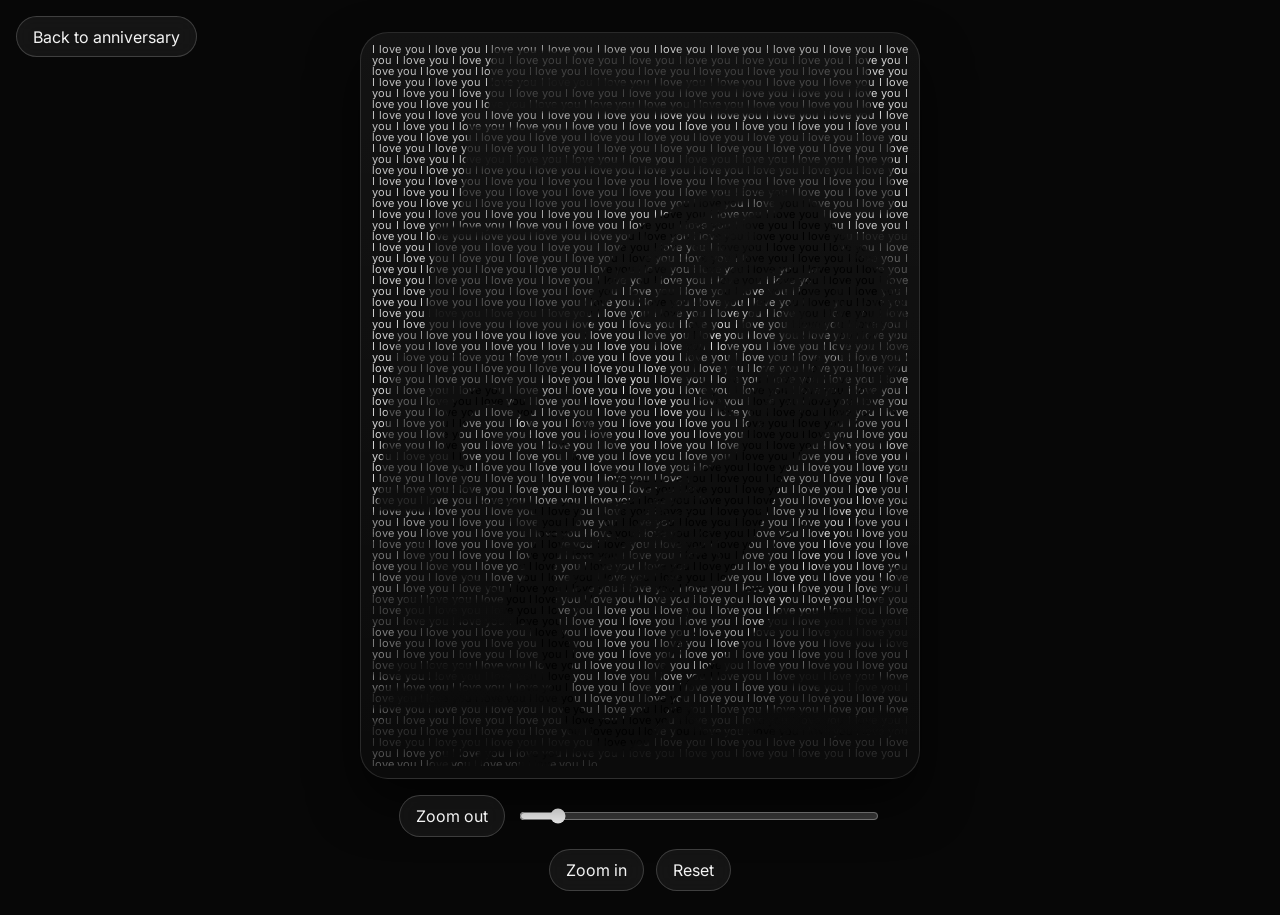
==== commit 646ca80c: "Restore framed portrait controls" ====
--- a/portrait.html
+++ b/portrait.html
@@ -3,6 +3,9 @@
 <head>
   <meta charset="UTF-8" />
   <meta http-equiv="X-UA-Compatible" content="IE=edge" />
+  <meta http-equiv="Cache-Control" content="no-cache, no-store, must-revalidate" />
+  <meta http-equiv="Pragma" content="no-cache" />
+  <meta http-equiv="Expires" content="0" />
   <meta name="viewport" content="width=device-width, initial-scale=1.0" />
   <meta name="description" content="Pure CSS text portrait for our anniversary." />
   <title>Portrait | Anniversary</title>
@@ -12,7 +15,7 @@
     :root {
       --subject-image: url('./picjah1.png');
       --black: #070707;
-      --regular: 12px;
+      --regular: 11px;
       --brightness: 0.95;
       --grayscale: 1;
       --invert: 0;
@@ -82,15 +85,26 @@
       box-shadow: 0 24px 50px rgba(0, 0, 0, 0.62);
       position: relative;
       overflow: hidden;
+      touch-action: none;
+      user-select: none;
+      -webkit-user-select: none;
+    }
+
+    .portrait-shell {
+      position: absolute;
+      inset: 0.7rem;
+      transform-origin: center center;
+      will-change: transform;
+      transform: translate(var(--offset-x, 0px), var(--offset-y, 0px)) scale(var(--scale, 1));
     }
 
     p {
       position: absolute;
-      inset: 0.7rem;
+      inset: 0;
       margin: 0;
       padding: 0;
       background-attachment: scroll;
-      background-position: center 22%;
+      background-position: center 16%;
       background-repeat: no-repeat;
       background-size: cover;
       color: transparent;
@@ -108,9 +122,39 @@
       overflow-wrap: normal;
     }
 
+    .controls {
+      width: min(92vw, 560px);
+      margin: 0 auto 0.5rem;
+      display: flex;
+      flex-wrap: wrap;
+      gap: 0.7rem;
+      justify-content: center;
+      align-items: center;
+    }
+
+    .controls button {
+      font: inherit;
+      color: var(--text);
+      border: 1px solid rgba(255, 255, 255, 0.18);
+      background: rgba(255, 255, 255, 0.06);
+      padding: 0.65rem 1rem;
+      border-radius: 999px;
+      cursor: pointer;
+      backdrop-filter: blur(10px);
+    }
+
+    .controls button:hover {
+      background: rgba(255, 255, 255, 0.12);
+    }
+
+    .controls input[type="range"] {
+      width: min(360px, 80vw);
+      accent-color: #ffffff;
+    }
+
     @media (max-width: 720px) {
       :root {
-        --regular: 5.4px;
+        --regular: 5px;
       }
 
       .page {
@@ -122,6 +166,14 @@
         margin-top: 0.9rem;
         padding: 0.55rem;
         border-radius: 24px;
+      }
+
+      .portrait-shell {
+        inset: 0.55rem;
+      }
+
+      .controls {
+        width: min(94vw, 100%);
       }
 
       .back {
@@ -136,20 +188,44 @@
   <div class="page">
     <a class="back" href="index.html">Back to anniversary</a>
     <div id="portraitStage" class="portrait-stage">
-      <p id="text" title="Powered by CSS Text Portrait Builder">Loading portrait text...</p>
+      <div id="portraitShell" class="portrait-shell">
+        <p id="text" title="Powered by CSS Text Portrait Builder">Loading portrait text...</p>
+      </div>
+    </div>
+    <div class="controls" aria-label="Portrait controls">
+      <button id="zoomOutBtn" type="button">Zoom out</button>
+      <input id="zoomRange" type="range" min="0.7" max="4" step="0.01" value="1" aria-label="Zoom level" />
+      <button id="zoomInBtn" type="button">Zoom in</button>
+      <button id="resetBtn" type="button">Reset</button>
     </div>
   </div>
 
   <script src="config.js"></script>
   <script>
+    const portraitStage = document.getElementById('portraitStage');
+    const portraitShell = document.getElementById('portraitShell');
     const portraitText = document.getElementById('text');
-    const portraitStage = document.getElementById('portraitStage');
+    const zoomRange = document.getElementById('zoomRange');
+    const zoomInBtn = document.getElementById('zoomInBtn');
+    const zoomOutBtn = document.getElementById('zoomOutBtn');
+    const resetBtn = document.getElementById('resetBtn');
     const portraitTextSource = (
       (window.ANNIVERSARY_CONFIG && window.ANNIVERSARY_CONFIG.portraitText) ||
       'I love you I love you I love you I love you I love you I love you I love you'
     ).replace(/\s+/g, ' ').trim();
 
     const textCount = portraitTextSource.length;
+    const minScale = 0.7;
+    const maxScale = 4;
+
+    let scale = 1;
+    let offsetX = 0;
+    let offsetY = 0;
+    let dragPointerId = null;
+    let dragStartX = 0;
+    let dragStartY = 0;
+    let startOffsetX = 0;
+    let startOffsetY = 0;
 
     const title = document.createElement('title');
     title.textContent = 'Anniversary | CSS Text Portrait';
@@ -192,12 +268,12 @@
       }
 
       const fontSize = parseInt(getStyle(portraitText, 'font-size').match(/\d+/)[0], 10);
-      const stageWidth = portraitStage.clientWidth || window.innerWidth;
-      const stageHeight = portraitStage.clientHeight || window.innerHeight;
+      const stageWidth = portraitShell.clientWidth || portraitStage.clientWidth || window.innerWidth;
+      const stageHeight = portraitShell.clientHeight || portraitStage.clientHeight || window.innerHeight;
       const maxLineY = Math.floor((stageHeight / fontSize) * (percent / 100));
       const maxCharX = Math.floor(stageWidth / (getFontTextWidthAverage(getFontDescriptors(portraitText)) - 1));
 
-      return Math.ceil(maxCharX * maxLineY);
+      return Math.ceil(maxCharX * maxLineY * Math.max(1, scale));
     }
 
     function setText() {
@@ -205,8 +281,92 @@
       portraitText.textContent = `${portraitTextSource} `.repeat(Math.ceil(maxChar / textCount)).substring(0, maxChar + 1);
     }
 
+    function clampScale(value) {
+      return Math.min(maxScale, Math.max(minScale, value));
+    }
+
+    function clampOffset(value, axis) {
+      const stageRect = portraitStage.getBoundingClientRect();
+      const baseWidth = portraitShell.clientWidth || stageRect.width;
+      const baseHeight = portraitShell.clientHeight || stageRect.height;
+      const scaledWidth = baseWidth * scale;
+      const scaledHeight = baseHeight * scale;
+      const maxX = Math.max(0, (scaledWidth - stageRect.width) / 2);
+      const maxY = Math.max(0, (scaledHeight - stageRect.height) / 2);
+      const limit = axis === 'x' ? maxX : maxY;
+      return Math.min(limit, Math.max(-limit, value));
+    }
+
+    function applyTransform() {
+      offsetX = clampOffset(offsetX, 'x');
+      offsetY = clampOffset(offsetY, 'y');
+      portraitShell.style.setProperty('--scale', String(scale));
+      portraitShell.style.setProperty('--offset-x', `${offsetX}px`);
+      portraitShell.style.setProperty('--offset-y', `${offsetY}px`);
+      zoomRange.value = String(scale);
+    }
+
+    function rebuildPortrait() {
+      setText();
+      applyTransform();
+    }
+
+    function resetView() {
+      scale = 1;
+      offsetX = 0;
+      offsetY = 0;
+      rebuildPortrait();
+    }
+
+    portraitStage.addEventListener('pointerdown', (event) => {
+      dragPointerId = event.pointerId;
+      dragStartX = event.clientX;
+      dragStartY = event.clientY;
+      startOffsetX = offsetX;
+      startOffsetY = offsetY;
+      portraitStage.setPointerCapture(event.pointerId);
+    });
+
+    portraitStage.addEventListener('pointermove', (event) => {
+      if (dragPointerId !== event.pointerId) {
+        return;
+      }
+
+      offsetX = startOffsetX + (event.clientX - dragStartX);
+      offsetY = startOffsetY + (event.clientY - dragStartY);
+      applyTransform();
+    });
+
+    portraitStage.addEventListener('pointerup', (event) => {
+      if (dragPointerId === event.pointerId) {
+        dragPointerId = null;
+      }
+    });
+
+    portraitStage.addEventListener('pointercancel', () => {
+      dragPointerId = null;
+    });
+
+    zoomRange.addEventListener('input', () => {
+      scale = clampScale(Number(zoomRange.value));
+      rebuildPortrait();
+    });
+
+    zoomInBtn.addEventListener('click', () => {
+      scale = clampScale(scale + 0.12);
+      rebuildPortrait();
+    });
+
+    zoomOutBtn.addEventListener('click', () => {
+      scale = clampScale(scale - 0.12);
+      rebuildPortrait();
+    });
+
+    resetBtn.addEventListener('click', resetView);
+
+    setText();
     window.addEventListener('load', setText);
-    window.addEventListener('resize', setText);
+    window.addEventListener('resize', rebuildPortrait);
   </script>
 </body>
 </html>
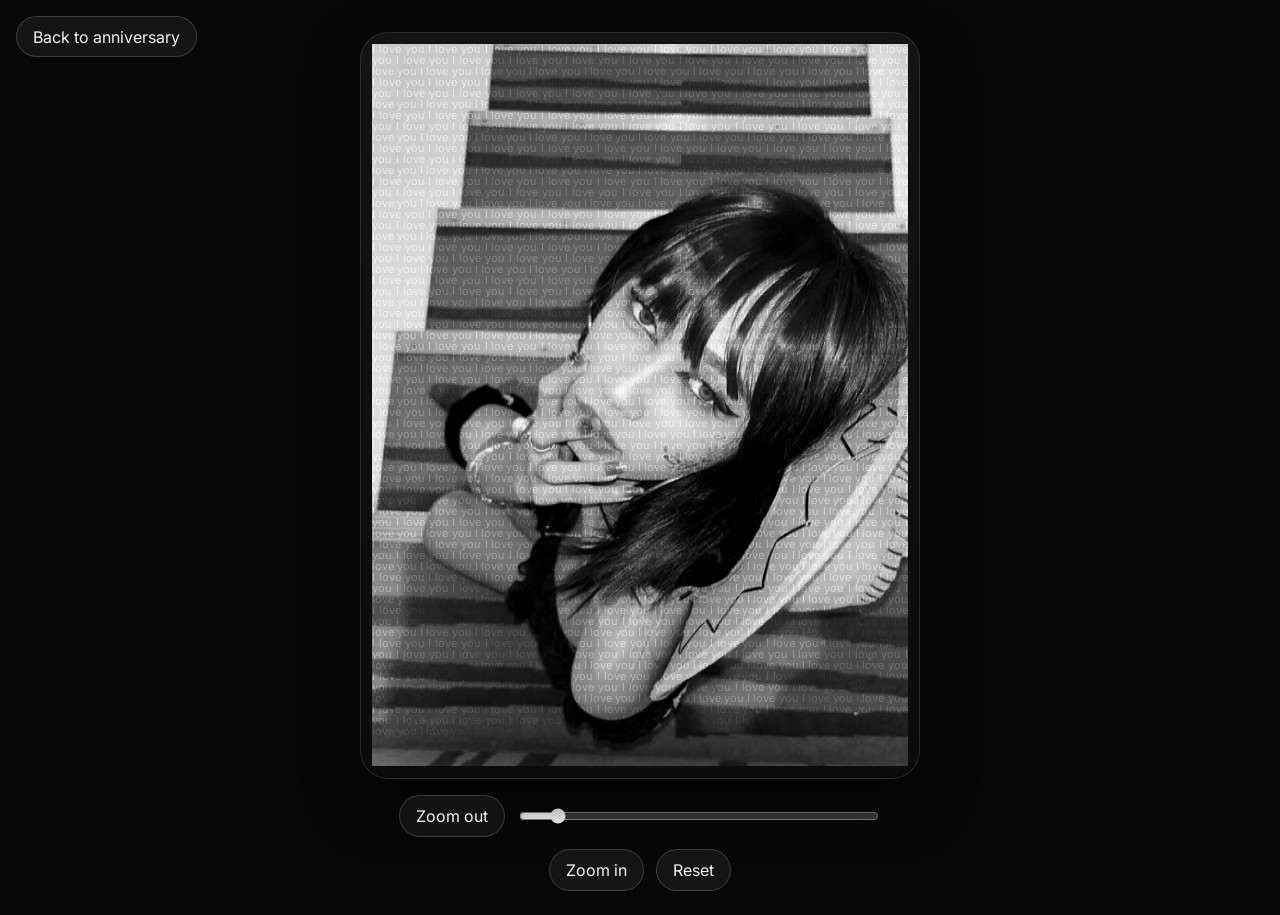
==== commit 9c607f21: "Keep portrait framed with fixed image and controls" ====
--- a/portrait.html
+++ b/portrait.html
@@ -90,12 +90,28 @@
       -webkit-user-select: none;
     }
 
+    .portrait-image {
+      position: absolute;
+      inset: 0.7rem;
+      width: calc(100% - 1.4rem);
+      height: calc(100% - 1.4rem);
+      object-fit: cover;
+      object-position: center 16%;
+      filter: grayscale(1) contrast(1.08) brightness(1.03);
+      opacity: 1;
+      pointer-events: none;
+      user-select: none;
+      -webkit-user-select: none;
+    }
+
     .portrait-shell {
       position: absolute;
       inset: 0.7rem;
       transform-origin: center center;
       will-change: transform;
       transform: translate(var(--offset-x, 0px), var(--offset-y, 0px)) scale(var(--scale, 1));
+      mix-blend-mode: screen;
+      pointer-events: none;
     }
 
     p {
@@ -110,7 +126,8 @@
       color: transparent;
       background-clip: text;
       background-image: var(--subject-image);
-      filter: brightness(var(--brightness)) grayscale(var(--grayscale)) invert(var(--invert)) contrast(1.18);
+      filter: brightness(1) grayscale(1) invert(0) contrast(1.35);
+      opacity: 0.72;
       font-family: 'Inter', sans-serif;
       font-size: var(--regular);
       line-height: var(--regular);
@@ -188,6 +205,7 @@
   <div class="page">
     <a class="back" href="index.html">Back to anniversary</a>
     <div id="portraitStage" class="portrait-stage">
+      <img class="portrait-image" src="./picjah1.png" alt="Portrait memory" />
       <div id="portraitShell" class="portrait-shell">
         <p id="text" title="Powered by CSS Text Portrait Builder">Loading portrait text...</p>
       </div>
@@ -273,7 +291,7 @@
       const maxLineY = Math.floor((stageHeight / fontSize) * (percent / 100));
       const maxCharX = Math.floor(stageWidth / (getFontTextWidthAverage(getFontDescriptors(portraitText)) - 1));
 
-      return Math.ceil(maxCharX * maxLineY * Math.max(1, scale));
+      return Math.ceil(maxCharX * maxLineY * Math.max(0.9, scale * 0.95));
     }
 
     function setText() {
@@ -327,6 +345,12 @@
       portraitStage.setPointerCapture(event.pointerId);
     });
 
+    portraitStage.addEventListener('wheel', (event) => {
+      event.preventDefault();
+      scale = clampScale(scale + (event.deltaY < 0 ? 0.08 : -0.08));
+      rebuildPortrait();
+    }, { passive: false });
+
     portraitStage.addEventListener('pointermove', (event) => {
       if (dragPointerId !== event.pointerId) {
         return;
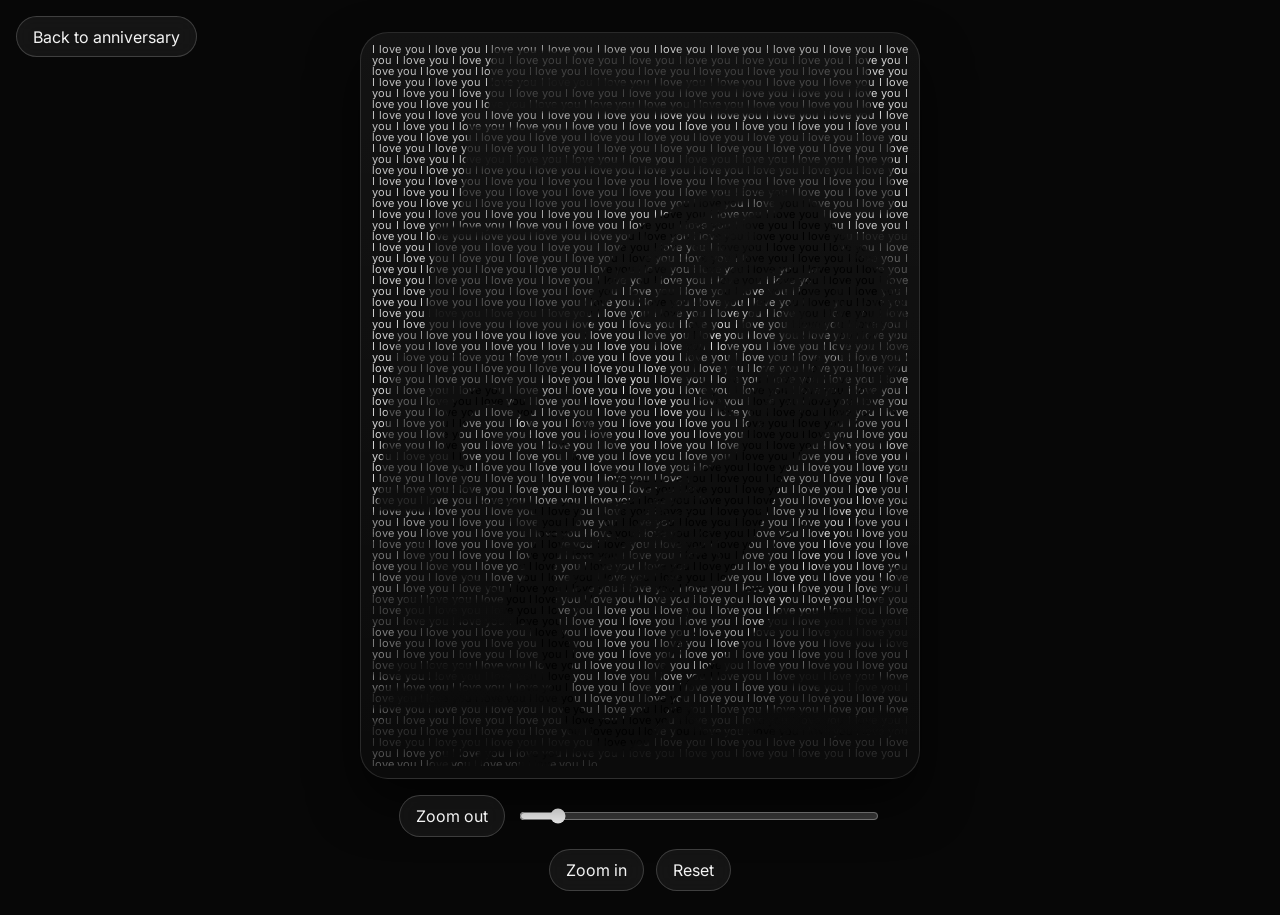
==== commit 9af54d70: "Revert portrait to stable framed controls" ====
--- a/portrait.html
+++ b/portrait.html
@@ -90,28 +90,12 @@
       -webkit-user-select: none;
     }
 
-    .portrait-image {
-      position: absolute;
-      inset: 0.7rem;
-      width: calc(100% - 1.4rem);
-      height: calc(100% - 1.4rem);
-      object-fit: cover;
-      object-position: center 16%;
-      filter: grayscale(1) contrast(1.08) brightness(1.03);
-      opacity: 1;
-      pointer-events: none;
-      user-select: none;
-      -webkit-user-select: none;
-    }
-
     .portrait-shell {
       position: absolute;
       inset: 0.7rem;
       transform-origin: center center;
       will-change: transform;
       transform: translate(var(--offset-x, 0px), var(--offset-y, 0px)) scale(var(--scale, 1));
-      mix-blend-mode: screen;
-      pointer-events: none;
     }
 
     p {
@@ -126,8 +110,7 @@
       color: transparent;
       background-clip: text;
       background-image: var(--subject-image);
-      filter: brightness(1) grayscale(1) invert(0) contrast(1.35);
-      opacity: 0.72;
+      filter: brightness(var(--brightness)) grayscale(var(--grayscale)) invert(var(--invert)) contrast(1.18);
       font-family: 'Inter', sans-serif;
       font-size: var(--regular);
       line-height: var(--regular);
@@ -205,7 +188,6 @@
   <div class="page">
     <a class="back" href="index.html">Back to anniversary</a>
     <div id="portraitStage" class="portrait-stage">
-      <img class="portrait-image" src="./picjah1.png" alt="Portrait memory" />
       <div id="portraitShell" class="portrait-shell">
         <p id="text" title="Powered by CSS Text Portrait Builder">Loading portrait text...</p>
       </div>
@@ -291,7 +273,7 @@
       const maxLineY = Math.floor((stageHeight / fontSize) * (percent / 100));
       const maxCharX = Math.floor(stageWidth / (getFontTextWidthAverage(getFontDescriptors(portraitText)) - 1));
 
-      return Math.ceil(maxCharX * maxLineY * Math.max(0.9, scale * 0.95));
+      return Math.ceil(maxCharX * maxLineY * Math.max(1, scale));
     }
 
     function setText() {
@@ -345,12 +327,6 @@
       portraitStage.setPointerCapture(event.pointerId);
     });
 
-    portraitStage.addEventListener('wheel', (event) => {
-      event.preventDefault();
-      scale = clampScale(scale + (event.deltaY < 0 ? 0.08 : -0.08));
-      rebuildPortrait();
-    }, { passive: false });
-
     portraitStage.addEventListener('pointermove', (event) => {
       if (dragPointerId !== event.pointerId) {
         return;
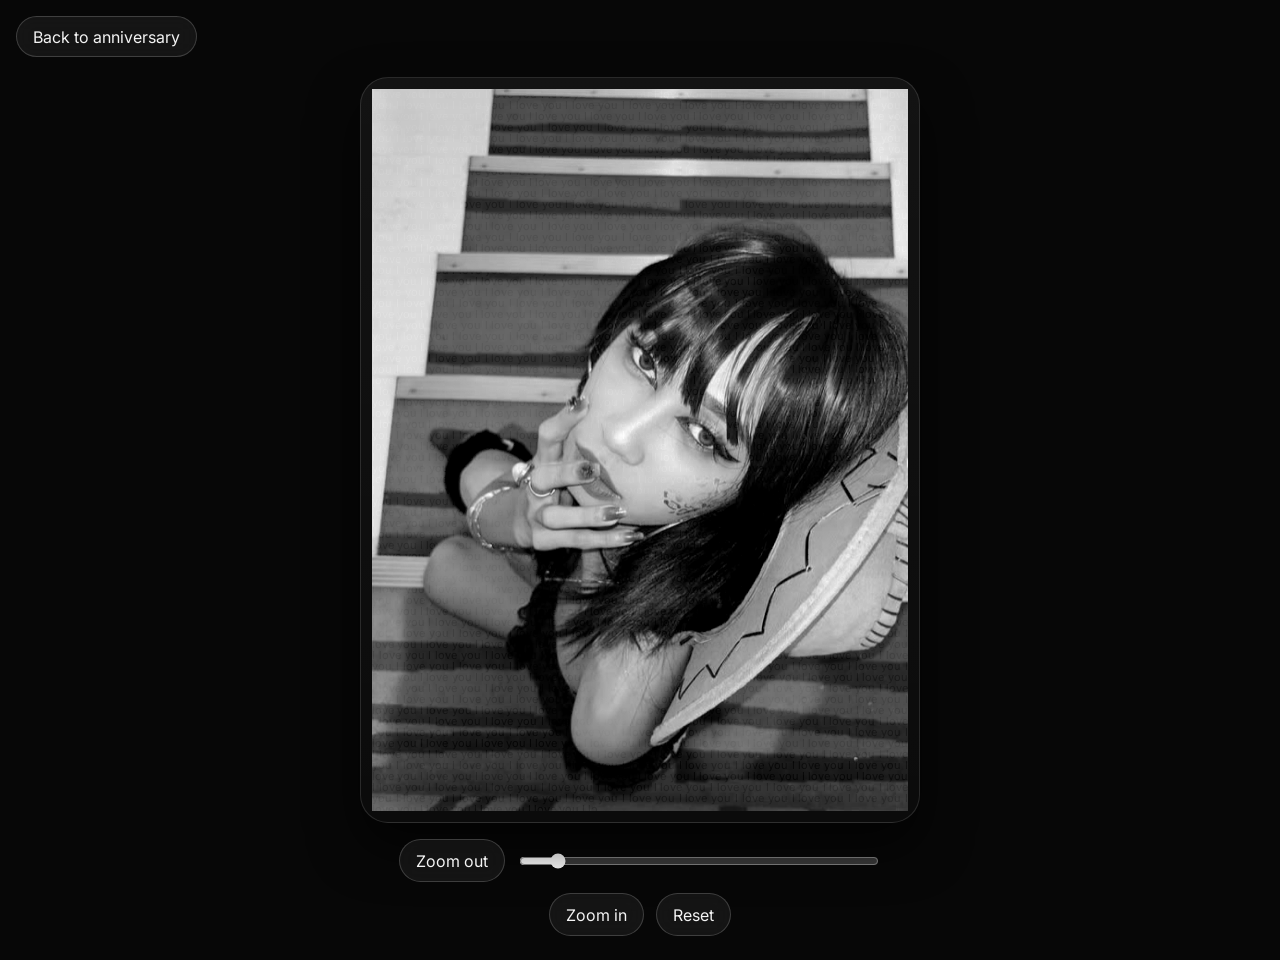
==== commit 468a7bc4: "Finish portrait behavior and reason GIF" ====
--- a/portrait.html
+++ b/portrait.html
@@ -16,6 +16,7 @@
       --subject-image: url('./picjah1.png');
       --black: #070707;
       --regular: 11px;
+      --text-zoom: 1;
       --brightness: 0.95;
       --grayscale: 1;
       --invert: 0;
@@ -71,13 +72,13 @@
       grid-template-rows: auto 1fr;
       align-items: start;
       gap: 1rem;
-      padding: 1rem;
+      padding: 4.8rem 1rem 1rem;
     }
 
     .portrait-stage {
       width: min(92vw, 560px);
       aspect-ratio: 3 / 4;
-      margin: 1rem auto 0;
+      margin: 0 auto;
       padding: 0.7rem;
       border-radius: 28px;
       background: linear-gradient(180deg, rgba(255, 255, 255, 0.05), rgba(255, 255, 255, 0.02));
@@ -90,12 +91,27 @@
       -webkit-user-select: none;
     }
 
+    .portrait-image {
+      position: absolute;
+      inset: 0.7rem;
+      width: calc(100% - 1.4rem);
+      height: calc(100% - 1.4rem);
+      object-fit: cover;
+      object-position: center 16%;
+      filter: grayscale(1) contrast(1.08) brightness(1.04);
+      pointer-events: none;
+      user-select: none;
+      -webkit-user-select: none;
+      z-index: 0;
+    }
+
     .portrait-shell {
       position: absolute;
       inset: 0.7rem;
       transform-origin: center center;
       will-change: transform;
-      transform: translate(var(--offset-x, 0px), var(--offset-y, 0px)) scale(var(--scale, 1));
+      transform: translate(var(--offset-x, 0px), var(--offset-y, 0px));
+      z-index: 1;
     }
 
     p {
@@ -110,10 +126,11 @@
       color: transparent;
       background-clip: text;
       background-image: var(--subject-image);
-      filter: brightness(var(--brightness)) grayscale(var(--grayscale)) invert(var(--invert)) contrast(1.18);
+      filter: brightness(1) grayscale(1) contrast(1.28);
+      opacity: 0.76;
       font-family: 'Inter', sans-serif;
-      font-size: var(--regular);
-      line-height: var(--regular);
+      font-size: calc(var(--regular) * var(--text-zoom));
+      line-height: calc(var(--regular) * var(--text-zoom));
       text-align: justify;
       -webkit-text-fill-color: transparent;
       -webkit-background-clip: text;
@@ -154,18 +171,23 @@
 
     @media (max-width: 720px) {
       :root {
-        --regular: 5px;
+        --regular: 5.2px;
       }
 
       .page {
-        padding: 0.85rem;
+        padding: 4.4rem 0.85rem 0.85rem;
       }
 
       .portrait-stage {
         width: min(94vw, 100%);
-        margin-top: 0.9rem;
         padding: 0.55rem;
         border-radius: 24px;
+      }
+
+      .portrait-image {
+        inset: 0.55rem;
+        width: calc(100% - 1.1rem);
+        height: calc(100% - 1.1rem);
       }
 
       .portrait-shell {
@@ -188,6 +210,7 @@
   <div class="page">
     <a class="back" href="index.html">Back to anniversary</a>
     <div id="portraitStage" class="portrait-stage">
+      <img class="portrait-image" src="./picjah1.png" alt="Portrait memory" />
       <div id="portraitShell" class="portrait-shell">
         <p id="text" title="Powered by CSS Text Portrait Builder">Loading portrait text...</p>
       </div>
@@ -209,6 +232,7 @@
     const zoomInBtn = document.getElementById('zoomInBtn');
     const zoomOutBtn = document.getElementById('zoomOutBtn');
     const resetBtn = document.getElementById('resetBtn');
+    const musicStateKey = 'anniversaryMusicState';
     const portraitTextSource = (
       (window.ANNIVERSARY_CONFIG && window.ANNIVERSARY_CONFIG.portraitText) ||
       'I love you I love you I love you I love you I love you I love you I love you'
@@ -279,6 +303,80 @@
     function setText() {
       const maxChar = computeMaxChar();
       portraitText.textContent = `${portraitTextSource} `.repeat(Math.ceil(maxChar / textCount)).substring(0, maxChar + 1);
+    }
+
+    function setupPortraitMusic() {
+      const musicConfig = (window.ANNIVERSARY_CONFIG && window.ANNIVERSARY_CONFIG.music) || {};
+      const songs = Array.isArray(musicConfig.songs) ? musicConfig.songs : [];
+
+      if (!musicConfig.enabled || !songs.length) {
+        return;
+      }
+
+      let previousState = null;
+      try {
+        previousState = JSON.parse(sessionStorage.getItem(musicStateKey) || 'null');
+      } catch (_err) {
+        previousState = null;
+      }
+
+      let nextIndex = 0;
+
+      if (previousState && previousState.isPlaying && songs.length > 1) {
+        const previousIndex = Number(previousState.currentSongIndex);
+        nextIndex = Math.floor(Math.random() * songs.length);
+        while (nextIndex === previousIndex) {
+          nextIndex = Math.floor(Math.random() * songs.length);
+        }
+      } else {
+        nextIndex = Math.min(
+          Math.max(Number(musicConfig.defaultSongIndex || 0), 0),
+          songs.length - 1
+        );
+      }
+
+      const player = new Audio(songs[nextIndex].url);
+      player.loop = true;
+      player.volume = typeof musicConfig.volume === 'number' ? musicConfig.volume : 0.55;
+
+      function persistState(isPlaying) {
+        try {
+          sessionStorage.setItem(
+            musicStateKey,
+            JSON.stringify({
+              currentSongIndex: nextIndex,
+              isPlaying,
+              updatedAt: Date.now()
+            })
+          );
+        } catch (_err) {
+          // Ignore storage failures.
+        }
+      }
+
+      const attemptPlay = async () => {
+        try {
+          await player.play();
+          persistState(true);
+        } catch (_err) {
+          const resume = async () => {
+            try {
+              await player.play();
+              persistState(true);
+            } catch (_ignore) {
+              // Autoplay still blocked.
+            }
+          };
+
+          window.addEventListener('pointerdown', resume, { once: true });
+          window.addEventListener('touchstart', resume, { once: true });
+        }
+      };
+
+      player.addEventListener('pause', () => persistState(false));
+      player.addEventListener('play', () => persistState(true));
+
+      attemptPlay();
     }
 
     function clampScale(value) {
@@ -300,7 +398,7 @@
     function applyTransform() {
       offsetX = clampOffset(offsetX, 'x');
       offsetY = clampOffset(offsetY, 'y');
-      portraitShell.style.setProperty('--scale', String(scale));
+      portraitText.style.setProperty('--text-zoom', String(scale));
       portraitShell.style.setProperty('--offset-x', `${offsetX}px`);
       portraitShell.style.setProperty('--offset-y', `${offsetY}px`);
       zoomRange.value = String(scale);
@@ -347,6 +445,12 @@
       dragPointerId = null;
     });
 
+    portraitStage.addEventListener('wheel', (event) => {
+      event.preventDefault();
+      scale = clampScale(scale + (event.deltaY < 0 ? 0.08 : -0.08));
+      rebuildPortrait();
+    }, { passive: false });
+
     zoomRange.addEventListener('input', () => {
       scale = clampScale(Number(zoomRange.value));
       rebuildPortrait();
@@ -365,6 +469,7 @@
     resetBtn.addEventListener('click', resetView);
 
     setText();
+    setupPortraitMusic();
     window.addEventListener('load', setText);
     window.addEventListener('resize', rebuildPortrait);
   </script>
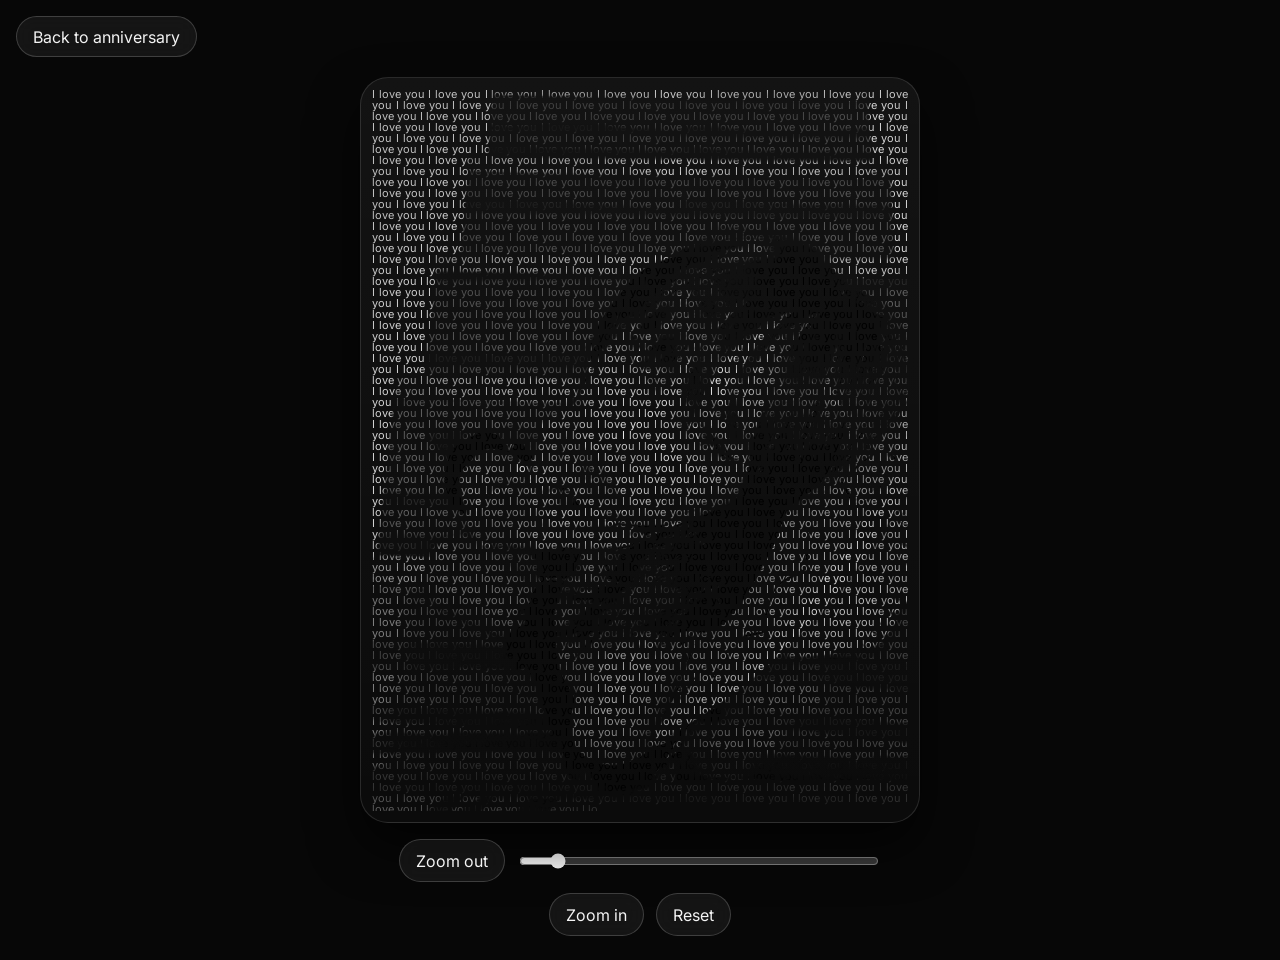
==== commit 458ccb48: "Restore working portrait text behavior" ====
--- a/portrait.html
+++ b/portrait.html
@@ -16,7 +16,6 @@
       --subject-image: url('./picjah1.png');
       --black: #070707;
       --regular: 11px;
-      --text-zoom: 1;
       --brightness: 0.95;
       --grayscale: 1;
       --invert: 0;
@@ -91,27 +90,12 @@
       -webkit-user-select: none;
     }
 
-    .portrait-image {
-      position: absolute;
-      inset: 0.7rem;
-      width: calc(100% - 1.4rem);
-      height: calc(100% - 1.4rem);
-      object-fit: cover;
-      object-position: center 16%;
-      filter: grayscale(1) contrast(1.08) brightness(1.04);
-      pointer-events: none;
-      user-select: none;
-      -webkit-user-select: none;
-      z-index: 0;
-    }
-
     .portrait-shell {
       position: absolute;
       inset: 0.7rem;
       transform-origin: center center;
       will-change: transform;
-      transform: translate(var(--offset-x, 0px), var(--offset-y, 0px));
-      z-index: 1;
+      transform: translate(var(--offset-x, 0px), var(--offset-y, 0px)) scale(var(--scale, 1));
     }
 
     p {
@@ -126,11 +110,10 @@
       color: transparent;
       background-clip: text;
       background-image: var(--subject-image);
-      filter: brightness(1) grayscale(1) contrast(1.28);
-      opacity: 0.76;
+      filter: brightness(var(--brightness)) grayscale(var(--grayscale)) invert(var(--invert)) contrast(1.18);
       font-family: 'Inter', sans-serif;
-      font-size: calc(var(--regular) * var(--text-zoom));
-      line-height: calc(var(--regular) * var(--text-zoom));
+      font-size: var(--regular);
+      line-height: var(--regular);
       text-align: justify;
       -webkit-text-fill-color: transparent;
       -webkit-background-clip: text;
@@ -171,7 +154,7 @@
 
     @media (max-width: 720px) {
       :root {
-        --regular: 5.2px;
+        --regular: 5px;
       }
 
       .page {
@@ -182,12 +165,6 @@
         width: min(94vw, 100%);
         padding: 0.55rem;
         border-radius: 24px;
-      }
-
-      .portrait-image {
-        inset: 0.55rem;
-        width: calc(100% - 1.1rem);
-        height: calc(100% - 1.1rem);
       }
 
       .portrait-shell {
@@ -210,7 +187,6 @@
   <div class="page">
     <a class="back" href="index.html">Back to anniversary</a>
     <div id="portraitStage" class="portrait-stage">
-      <img class="portrait-image" src="./picjah1.png" alt="Portrait memory" />
       <div id="portraitShell" class="portrait-shell">
         <p id="text" title="Powered by CSS Text Portrait Builder">Loading portrait text...</p>
       </div>
@@ -398,7 +374,7 @@
     function applyTransform() {
       offsetX = clampOffset(offsetX, 'x');
       offsetY = clampOffset(offsetY, 'y');
-      portraitText.style.setProperty('--text-zoom', String(scale));
+      portraitShell.style.setProperty('--scale', String(scale));
       portraitShell.style.setProperty('--offset-x', `${offsetX}px`);
       portraitShell.style.setProperty('--offset-y', `${offsetY}px`);
       zoomRange.value = String(scale);
